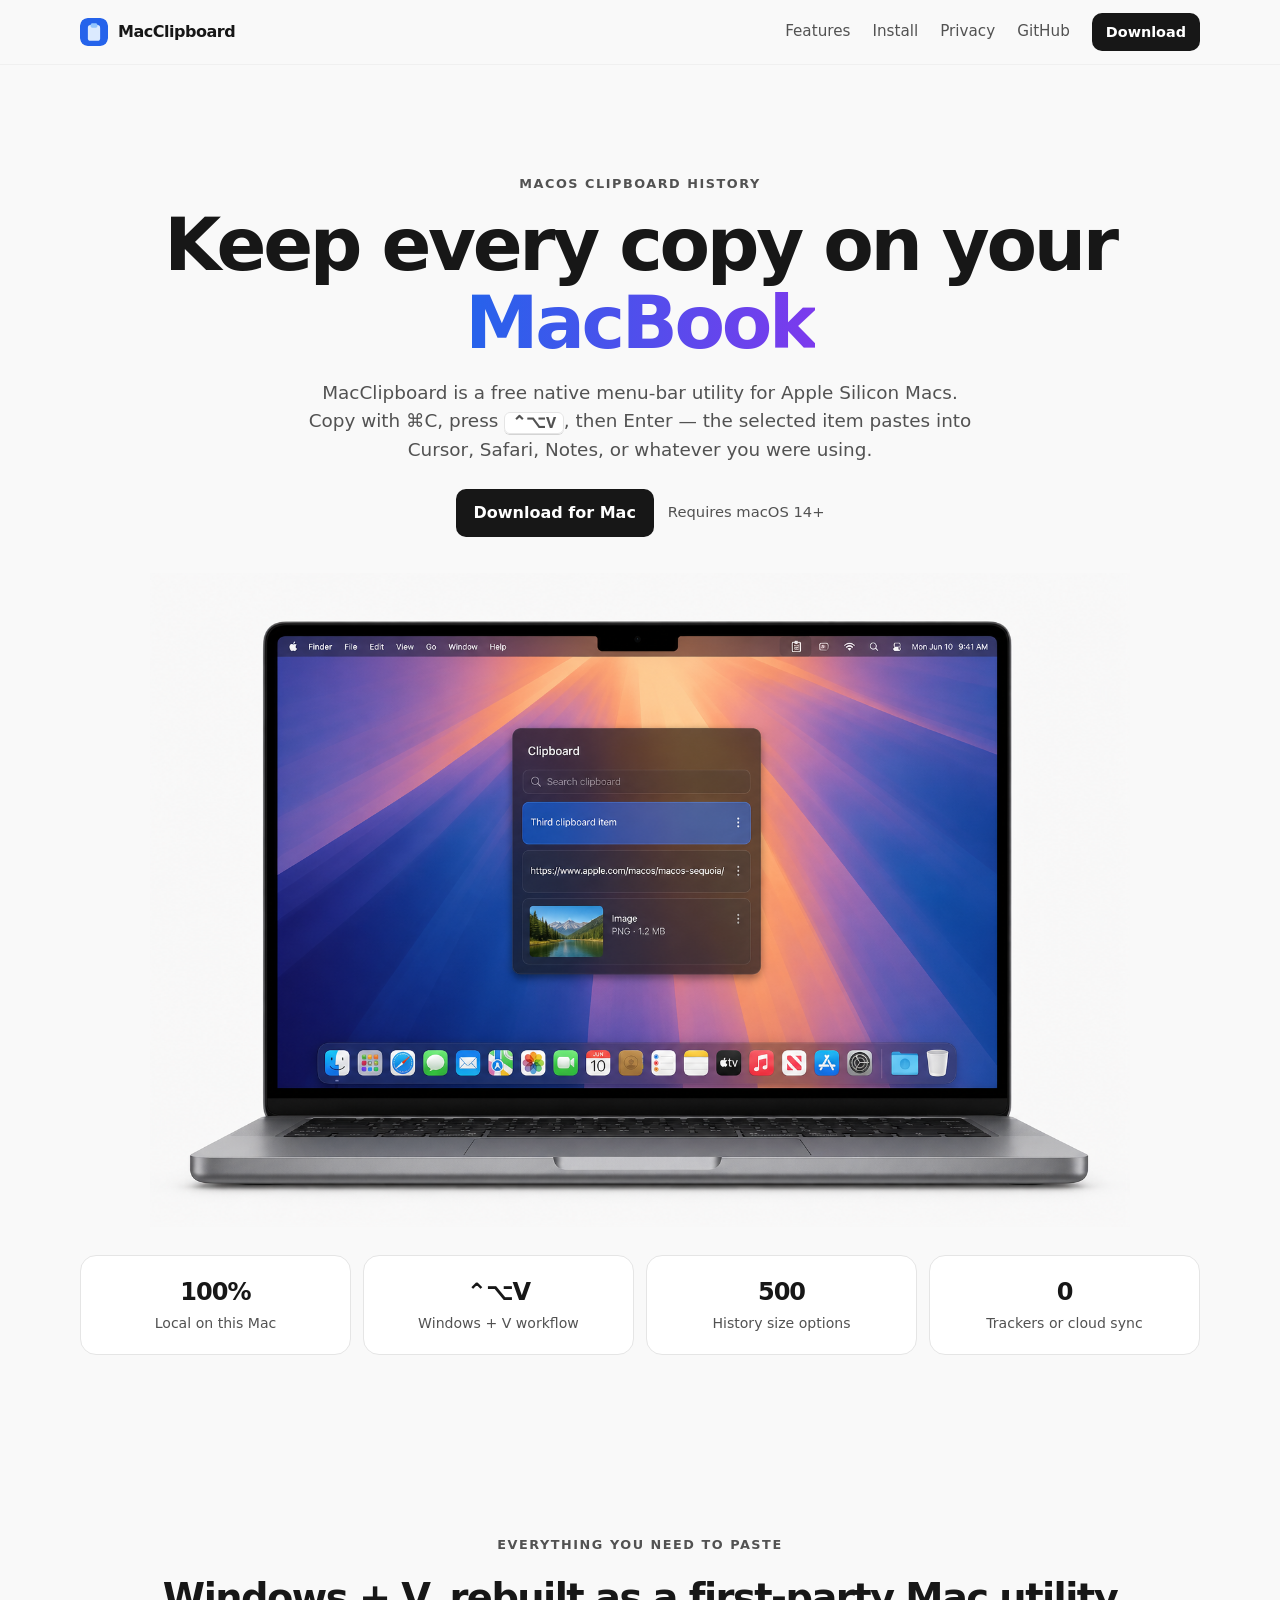
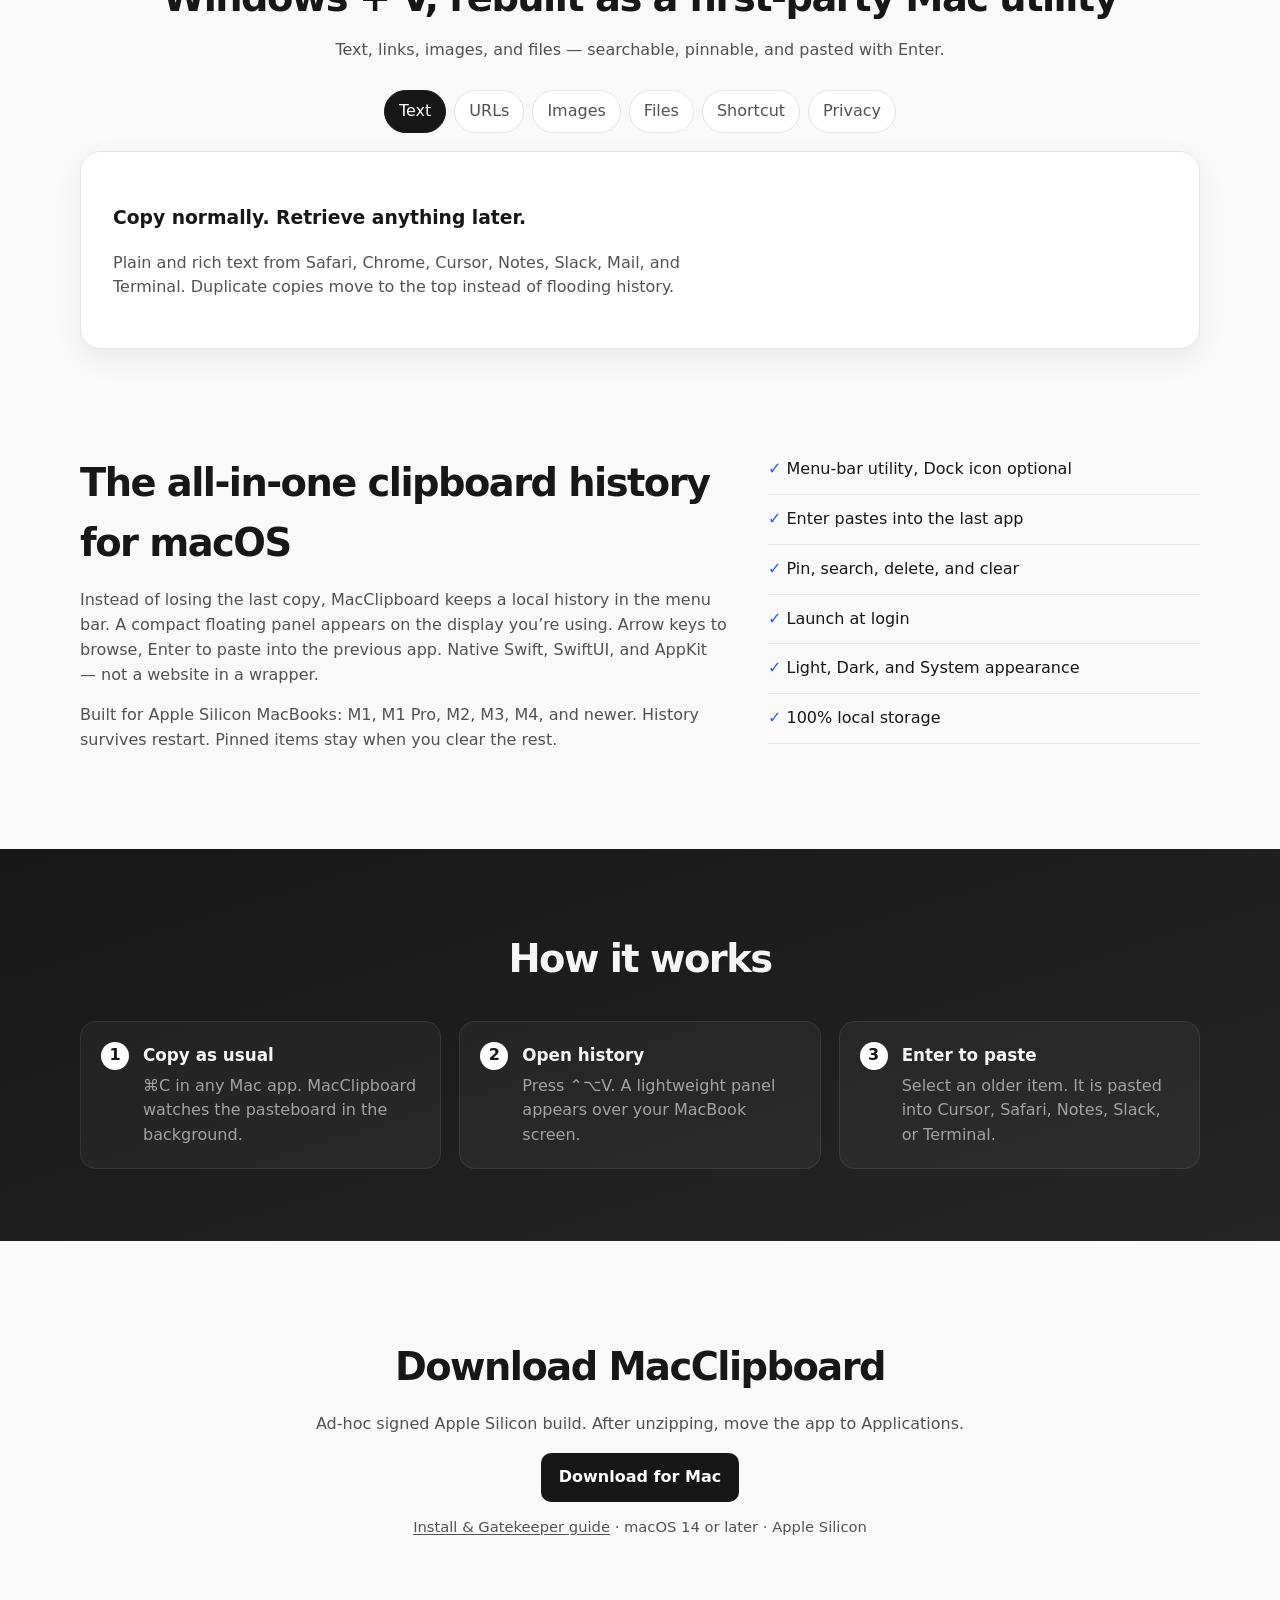
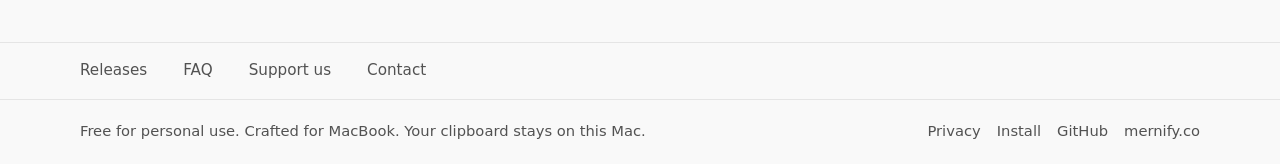
==== website/index.html @ 472b04c1 "Add the public MacClipboard marketing site for macclipboard.mernify.co. Co-authored-by: Cursor <curs" ====
<!DOCTYPE html>
<html lang="en">
<head>
  <meta charset="utf-8">
  <meta name="viewport" content="width=device-width, initial-scale=1">
  <title>MacClipboard — Free macOS Clipboard History</title>
  <meta name="description" content="MacClipboard is a native Apple Silicon menu-bar clipboard history app. Copy with ⌘C, press ⌃⌥V, then paste any previous item into the app you were using.">
  <link rel="canonical" href="https://macclipboard.mernify.co/">
  <link rel="icon" href="./favicon.svg" type="image/svg+xml">
  <meta property="og:title" content="MacClipboard — Windows-style clipboard history for Mac">
  <meta property="og:description" content="Copy normally. Open history with ⌃⌥V. Enter to paste. 100% local on your Mac.">
  <meta property="og:url" content="https://macclipboard.mernify.co/">
  <meta property="og:type" content="website">
  <meta property="og:image" content="https://macclipboard.mernify.co/images/macbook-hero.png">
  <meta name="theme-color" content="#F9F9F9">
  <link rel="stylesheet" href="./styles.css">
</head>
<body>
  <header class="site-header">
    <div class="wrap header-inner">
      <a class="brand" href="./">
        <img class="mark" src="./favicon.svg" alt="" width="28" height="28">
        MacClipboard
      </a>
      <nav class="desktop-nav">
        <a href="#features">Features</a>
        <a href="./install.html">Install</a>
        <a href="./privacy.html">Privacy</a>
        <a href="https://github.com/ataarehman/Macclipboard">GitHub</a>
        <a class="btn btn-dark btn-sm" href="./downloads/MacClipboard.zip">Download</a>
      </nav>
    </div>
  </header>

  <main>
    <section class="hero wrap">
      <p class="kicker">macOS clipboard history</p>
      <h1>Keep every copy on your<br><span class="gradient">MacBook</span></h1>
      <p class="lead">
        MacClipboard is a free native menu-bar utility for Apple Silicon Macs.
        Copy with ⌘C, press <span class="kbd">⌃⌥V</span>, then Enter — the selected item
        pastes into Cursor, Safari, Notes, or whatever you were using.
      </p>
      <div class="hero-cta">
        <a class="btn btn-dark" href="./downloads/MacClipboard.zip">Download for Mac</a>
        <span class="req">Requires macOS 14+</span>
      </div>

      <figure class="macbook">
        <img
          src="./images/macbook-hero.png"
          alt="MacClipboard clipboard history on a MacBook Pro, with a floating panel of copied text, links, and images."
          width="1600"
          height="900"
        >
      </figure>

      <div class="stats-row">
        <div><strong>100%</strong><span>Local on this Mac</span></div>
        <div><strong>⌃⌥V</strong><span>Windows + V workflow</span></div>
        <div><strong>500</strong><span>History size options</span></div>
        <div><strong>0</strong><span>Trackers or cloud sync</span></div>
      </div>
    </section>

    <section id="features" class="features wrap">
      <p class="kicker">Everything you need to paste</p>
      <h2>Windows + V, rebuilt as a first-party Mac utility</h2>
      <p class="sub">Text, links, images, and files — searchable, pinnable, and pasted with Enter.</p>

      <div class="pills" role="tablist">
        <button type="button" class="pill is-on" data-tab="text">Text</button>
        <button type="button" class="pill" data-tab="urls">URLs</button>
        <button type="button" class="pill" data-tab="images">Images</button>
        <button type="button" class="pill" data-tab="files">Files</button>
        <button type="button" class="pill" data-tab="keys">Shortcut</button>
        <button type="button" class="pill" data-tab="privacy">Privacy</button>
      </div>

      <div class="feature-card">
        <article class="pane is-on" id="pane-text">
          <h3>Copy normally. Retrieve anything later.</h3>
          <p>Plain and rich text from Safari, Chrome, Cursor, Notes, Slack, Mail, and Terminal. Duplicate copies move to the top instead of flooding history.</p>
        </article>
        <article class="pane" id="pane-urls">
          <h3>Links stay recognizable</h3>
          <p>Copied URLs show domain and path. Search matches the full address so you can find that one deployment URL instantly.</p>
        </article>
        <article class="pane" id="pane-images">
          <h3>Screenshots with thumbnails</h3>
          <p>Images from screenshots, browsers, and design apps appear with a preview. Select and press Enter to paste the original back.</p>
        </article>
        <article class="pane" id="pane-files">
          <h3>Finder copies, with name and icon</h3>
          <p>When the pasteboard exposes file URLs, MacClipboard keeps the filename, icon, and path. Missing files are marked unavailable.</p>
        </article>
        <article class="pane" id="pane-keys">
          <h3>Your own global shortcut</h3>
          <p>Default is Control-Option-V. Record ⌥V, ⌘⇧V, or any sensible combination. Common conflicts such as ⌘C and ⌘F warn you, then let you use them anyway.</p>
        </article>
        <article class="pane" id="pane-privacy">
          <h3>Your clipboard never leaves this Mac</h3>
          <p>No accounts, no cloud, no analytics. Exclude password managers, pause monitoring, and clear history. Transient and concealed pasteboard markers are skipped.</p>
        </article>
      </div>
    </section>

    <section class="split wrap">
      <div>
        <h2>The all-in-one clipboard history for macOS</h2>
        <p>
          Instead of losing the last copy, MacClipboard keeps a local history in the menu bar.
          A compact floating panel appears on the display you’re using. Arrow keys to browse,
          Enter to paste into the previous app. Native Swift, SwiftUI, and AppKit — not a website in a wrapper.
        </p>
        <p>
          Built for Apple Silicon MacBooks: M1, M1 Pro, M2, M3, M4, and newer. History survives restart.
          Pinned items stay when you clear the rest.
        </p>
      </div>
      <ul class="checklist">
        <li>Menu-bar utility, Dock icon optional</li>
        <li>Enter pastes into the last app</li>
        <li>Pin, search, delete, and clear</li>
        <li>Launch at login</li>
        <li>Light, Dark, and System appearance</li>
        <li>100% local storage</li>
      </ul>
    </section>

    <section class="dark-band">
      <div class="wrap">
        <h2>How it works</h2>
        <ol class="steps">
          <li><span>1</span><div><h3>Copy as usual</h3><p>⌘C in any Mac app. MacClipboard watches the pasteboard in the background.</p></div></li>
          <li><span>2</span><div><h3>Open history</h3><p>Press ⌃⌥V. A lightweight panel appears over your MacBook screen.</p></div></li>
          <li><span>3</span><div><h3>Enter to paste</h3><p>Select an older item. It is pasted into Cursor, Safari, Notes, Slack, or Terminal.</p></div></li>
        </ol>
      </div>
    </section>

    <section class="download wrap">
      <h2>Download MacClipboard</h2>
      <p>Ad-hoc signed Apple Silicon build. After unzipping, move the app to Applications.</p>
      <a class="btn btn-dark" href="./downloads/MacClipboard.zip">Download for Mac</a>
      <p class="fine"><a href="./install.html">Install &amp; Gatekeeper guide</a> · macOS 14 or later · Apple Silicon</p>
    </section>
  </main>

  <nav class="support-nav" aria-label="Support">
    <div class="wrap support-nav-inner">
      <a href="./releases.html">Releases</a>
      <a href="./faq.html">FAQ</a>
      <a href="./support.html">Support us</a>
      <a href="./contact.html">Contact</a>
    </div>
  </nav>

  <footer class="site-footer">
    <div class="wrap footer-inner">
      <p>Free for personal use. Crafted for MacBook. Your clipboard stays on this Mac.</p>
      <p>
        <a href="./privacy.html">Privacy</a>
        <a href="./install.html">Install</a>
        <a href="https://github.com/ataarehman/Macclipboard">GitHub</a>
        <a href="https://mernify.co">mernify.co</a>
      </p>
    </div>
  </footer>
  <script src="./app.js"></script>
</body>
</html>
---- website/styles.css ----
:root {
  --bg: #f9f9f9;
  --ink: #171717;
  --mute: #525252;
  --line: #e5e5e5;
  --white: #fff;
  --blue: #2563eb;
  --violet: #7c3aed;
  --wrap: 1120px;
  font-family: ui-sans-serif, system-ui, -apple-system, BlinkMacSystemFont, "Segoe UI", sans-serif;
}

* { box-sizing: border-box; }
html { scroll-behavior: smooth; }
body {
  margin: 0;
  background: var(--bg);
  color: var(--ink);
  line-height: 1.55;
}
a { color: inherit; text-decoration: none; }
.wrap { width: min(var(--wrap), calc(100% - 40px)); margin-inline: auto; }

.site-header {
  position: sticky;
  top: 0;
  z-index: 20;
  background: rgba(249, 249, 249, 0.8);
  backdrop-filter: blur(24px);
  border-bottom: 1px solid rgba(229, 229, 229, 0.5);
}
.header-inner, .footer-inner {
  display: flex;
  align-items: center;
  justify-content: space-between;
  min-height: 64px;
  gap: 16px;
}
.brand {
  display: flex;
  align-items: center;
  gap: 10px;
  font-weight: 700;
  letter-spacing: -0.03em;
}
.mark {
  width: 28px;
  height: 28px;
  border-radius: 8px;
  display: block;
}
button { font: inherit; }
.desktop-nav { display: flex; align-items: center; gap: 22px; font-size: 0.95rem; color: var(--mute); }
.desktop-nav a:hover { color: var(--ink); }

.btn {
  display: inline-flex;
  align-items: center;
  justify-content: center;
  border-radius: 10px;
  padding: 12px 18px;
  font-weight: 600;
  transition: transform 0.15s ease, background 0.15s ease;
}
.btn:hover { transform: translateY(-1px); }
.btn-dark { background: var(--ink); color: #fff; }
.btn-dark:hover { background: #262626; color: #fff; }
.btn-sm { padding: 8px 14px; font-size: 0.9rem; }

.hero { text-align: center; padding: 96px 0 40px; }
.kicker {
  color: var(--mute);
  font-size: 0.8rem;
  font-weight: 600;
  letter-spacing: 0.12em;
  text-transform: uppercase;
}
h1 {
  font-size: clamp(2.6rem, 7vw, 4.6rem);
  line-height: 1.05;
  letter-spacing: -0.045em;
  font-weight: 700;
  margin: 12px 0 18px;
}
.gradient {
  background: linear-gradient(90deg, var(--blue), var(--violet));
  -webkit-background-clip: text;
  background-clip: text;
  color: transparent;
}
.lead {
  max-width: 42rem;
  margin: 0 auto 24px;
  color: var(--mute);
  font-size: 1.15rem;
}
.kbd {
  font: 600 0.92em ui-monospace, SFMono-Regular, Menlo, monospace;
  background: #fff;
  border: 1px solid var(--line);
  border-radius: 6px;
  padding: 0.05em 0.4em;
  box-shadow: 0 1px 0 #d4d4d4;
}
.hero-cta { display: flex; gap: 14px; justify-content: center; align-items: center; flex-wrap: wrap; }
.req { color: var(--mute); font-size: 0.92rem; }

.stats-row {
  display: grid;
  grid-template-columns: repeat(4, 1fr);
  gap: 12px;
  margin: 8px 0 56px;
}
.stats-row div {
  background: #fff;
  border: 1px solid var(--line);
  border-radius: 16px;
  padding: 18px 12px;
}
.stats-row strong { display: block; font-size: 1.5rem; letter-spacing: -0.04em; }
.stats-row span { color: var(--mute); font-size: 0.88rem; }

.macbook {
  margin: 36px auto 28px;
  max-width: 980px;
}
.macbook img {
  display: block;
  width: 100%;
  height: auto;
}

.features { padding: 72px 0; text-align: center; }
h2 { font-size: clamp(1.8rem, 3vw, 2.4rem); letter-spacing: -0.04em; margin: 8px 0 10px; }
.sub { color: var(--mute); max-width: 40rem; margin: 0 auto 28px; }
.pills { display: flex; flex-wrap: wrap; gap: 8px; justify-content: center; margin-bottom: 18px; }
.pill {
  background: #fff;
  border: 1px solid var(--line);
  border-radius: 999px;
  padding: 8px 14px;
  color: var(--mute);
  cursor: pointer;
}
.pill.is-on { background: var(--ink); color: #fff; border-color: var(--ink); }
.feature-card {
  background: #fff;
  border: 1px solid var(--line);
  border-radius: 20px;
  padding: 32px;
  text-align: left;
  box-shadow: 0 10px 30px rgba(23, 23, 23, 0.06);
}
.pane { display: none; }
.pane.is-on { display: block; }
.pane p { color: var(--mute); max-width: 60ch; }

.split {
  display: grid;
  grid-template-columns: 1.2fr 0.8fr;
  gap: 40px;
  align-items: start;
  padding: 24px 0 80px;
}
.split p { color: var(--mute); }
.checklist { list-style: none; padding: 0; margin: 0; }
.checklist li {
  padding: 12px 0;
  border-bottom: 1px solid var(--line);
  font-weight: 500;
}
.checklist li:before { content: "✓  "; color: var(--blue); }

.dark-band {
  background: linear-gradient(to bottom right, #171717, #262626);
  color: #f5f5f5;
  padding: 72px 0;
}
.dark-band h2 { text-align: center; }
.steps {
  list-style: none;
  padding: 0;
  display: grid;
  grid-template-columns: repeat(3, 1fr);
  gap: 18px;
  margin: 32px 0 0;
}
.steps li {
  background: rgba(255,255,255,0.04);
  border: 1px solid rgba(255,255,255,0.08);
  border-radius: 16px;
  padding: 20px;
  display: flex;
  gap: 14px;
}
.steps span {
  width: 28px;
  height: 28px;
  border-radius: 50%;
  background: #fff;
  color: #171717;
  display: grid;
  place-items: center;
  font-weight: 700;
  flex-shrink: 0;
}
.steps p { color: #a3a3a3; margin: 6px 0 0; }
.steps h3 { margin: 0; font-size: 1.05rem; }

.download { text-align: center; padding: 88px 0; }
.download p { color: var(--mute); }
.fine { margin-top: 14px; font-size: 0.92rem; }
.fine a { text-decoration: underline; text-underline-offset: 2px; }

.site-footer { border-top: 1px solid var(--line); color: var(--mute); font-size: 0.92rem; }
.site-footer p { display: flex; gap: 16px; flex-wrap: wrap; margin: 18px 0; }

.support-nav {
  border-top: 1px solid var(--line);
  background: var(--bg);
}
.support-nav-inner {
  display: flex;
  align-items: center;
  gap: 36px;
  min-height: 56px;
  color: var(--mute);
  font-size: 0.95rem;
}
.support-nav a:hover,
.support-nav a.is-current { color: var(--ink); }

.card-grid {
  display: grid;
  grid-template-columns: repeat(2, 1fr);
  gap: 16px;
  margin: 28px 0;
}
.card {
  background: #fff;
  border: 1px solid var(--line);
  border-radius: 16px;
  padding: 24px;
}
.card h3 { margin: 0 0 8px; font-size: 1.1rem; }
.card p { margin: 0 0 16px; }

.pay-card {
  background: #fff;
  border: 1px solid var(--line);
  border-radius: 20px;
  padding: 28px;
  margin: 28px 0 8px;
  box-shadow: 0 10px 30px rgba(23, 23, 23, 0.06);
}
.pay-card h2 { margin: 4px 0 10px; }
.pay-amount {
  display: inline-block;
  background: var(--ink);
  color: #fff;
  border-radius: 999px;
  padding: 8px 16px;
  font-weight: 700;
  letter-spacing: -0.03em;
  margin: 8px 0 18px;
}
.bank { margin: 0 0 20px; }
.bank div {
  display: grid;
  grid-template-columns: 10rem 1fr;
  gap: 12px;
  padding: 10px 0;
  border-bottom: 1px solid var(--line);
}
.bank dt { color: var(--mute); font-weight: 500; }
.bank dd {
  margin: 0;
  font-family: ui-monospace, SFMono-Regular, Menlo, monospace;
  font-size: 0.95rem;
  color: var(--ink);
  overflow-wrap: anywhere;
}
.copy-status { margin: 12px 0 0; color: var(--blue); }

.page-support {
  --bg: #0b0b0c;
  --ink: #f5f5f5;
  --mute: #a3a3a3;
  --line: #262626;
  background: #0b0b0c;
  color: #f5f5f5;
}
.page-support .site-header {
  background: rgba(11, 11, 12, 0.86);
  border-bottom-color: #262626;
}
.page-support .btn-dark {
  background: #fff;
  color: #171717;
}
.page-support .btn-dark:hover { background: #e5e5e5; color: #171717; }
.give {
  max-width: 820px;
  padding: 72px 0 96px;
}
.give h1 {
  font-size: clamp(2.2rem, 5vw, 3.2rem);
  margin: 0 0 12px;
}
.give-lead {
  color: var(--mute);
  max-width: 40rem;
  margin: 0 0 36px;
  font-size: 1.05rem;
}
.give-grid {
  display: grid;
  grid-template-columns: 1fr 1fr;
  gap: 16px;
}
.give-card {
  background: #171717;
  border-radius: 16px;
  padding: 24px;
  display: flex;
  flex-direction: column;
  min-height: 190px;
}
.give-card h2 {
  display: flex;
  align-items: center;
  gap: 10px;
  font-size: 1.15rem;
  margin: 0 0 10px;
  letter-spacing: -0.03em;
}
.give-icon { width: 22px; height: 22px; flex-shrink: 0; }
.give-card p {
  color: var(--mute);
  margin: 0 0 18px;
  flex: 1;
}
.give-link {
  color: #f5f5f5;
  font-weight: 600;
  background: none;
  border: 0;
  padding: 0;
  cursor: pointer;
  text-align: left;
  width: fit-content;
}
.give-link:hover { text-decoration: underline; text-underline-offset: 3px; }
.give-link-blue { color: #60a5fa; }
.give-link-orange { color: #fb7185; }
.give-bank {
  margin-top: 16px;
  min-height: 0;
}
.give-bank h2 { display: block; }
.page-support .bank dd { color: #f5f5f5; }
.page-support .copy-status { color: #86efac; }
.give-thanks {
  text-align: center;
  color: var(--mute);
  margin: 40px 0 0;
}

.release {
  background: #fff;
  border: 1px solid var(--line);
  border-radius: 16px;
  padding: 28px;
  margin: 24px 0 16px;
}
.release-top {
  display: flex;
  justify-content: space-between;
  gap: 12px;
  align-items: baseline;
  flex-wrap: wrap;
}
.release h2 { margin: 0; font-size: 1.35rem; }
.release time { color: var(--mute); font-size: 0.95rem; }
.release ul { color: var(--mute); padding-left: 1.1rem; }

.faq-item {
  background: #fff;
  border: 1px solid var(--line);
  border-radius: 14px;
  padding: 0 18px;
  margin-bottom: 10px;
}
.faq-item summary {
  cursor: pointer;
  font-weight: 600;
  padding: 16px 0;
  list-style: none;
}
.faq-item summary::-webkit-details-marker { display: none; }
.faq-item summary:after {
  content: "+";
  float: right;
  color: var(--mute);
  font-weight: 500;
}
.faq-item[open] summary:after { content: "–"; }
.faq-item p, .faq-item li { margin: 0 0 14px; }

.form { max-width: 36rem; }
.form label { display: block; font-weight: 600; margin: 16px 0 6px; }
.form input,
.form textarea {
  width: 100%;
  border: 1px solid var(--line);
  border-radius: 10px;
  padding: 12px 14px;
  background: #fff;
  font: inherit;
  color: var(--ink);
}
.form textarea { min-height: 140px; resize: vertical; }
.form .btn { margin-top: 18px; }

.legal { max-width: 720px; padding: 72px 0 96px; }
.legal p, .legal li { color: var(--mute); }
.legal a { text-decoration: underline; text-underline-offset: 2px; }
.legal .btn { text-decoration: none; }

@media (max-width: 860px) {
  .desktop-nav a:not(.btn) { display: none; }
  .stats-row, .steps, .split, .card-grid, .give-grid { grid-template-columns: 1fr; }
  .hero { padding-top: 56px; }
  .hero-cta { flex-direction: column; }
  .support-nav-inner { flex-wrap: wrap; gap: 8px 22px; min-height: 48px; padding: 12px 0; }
  .bank div { grid-template-columns: 1fr; gap: 4px; }
}

@media (prefers-reduced-motion: reduce) {
  html { scroll-behavior: auto; }
  .btn:hover { transform: none; }
}
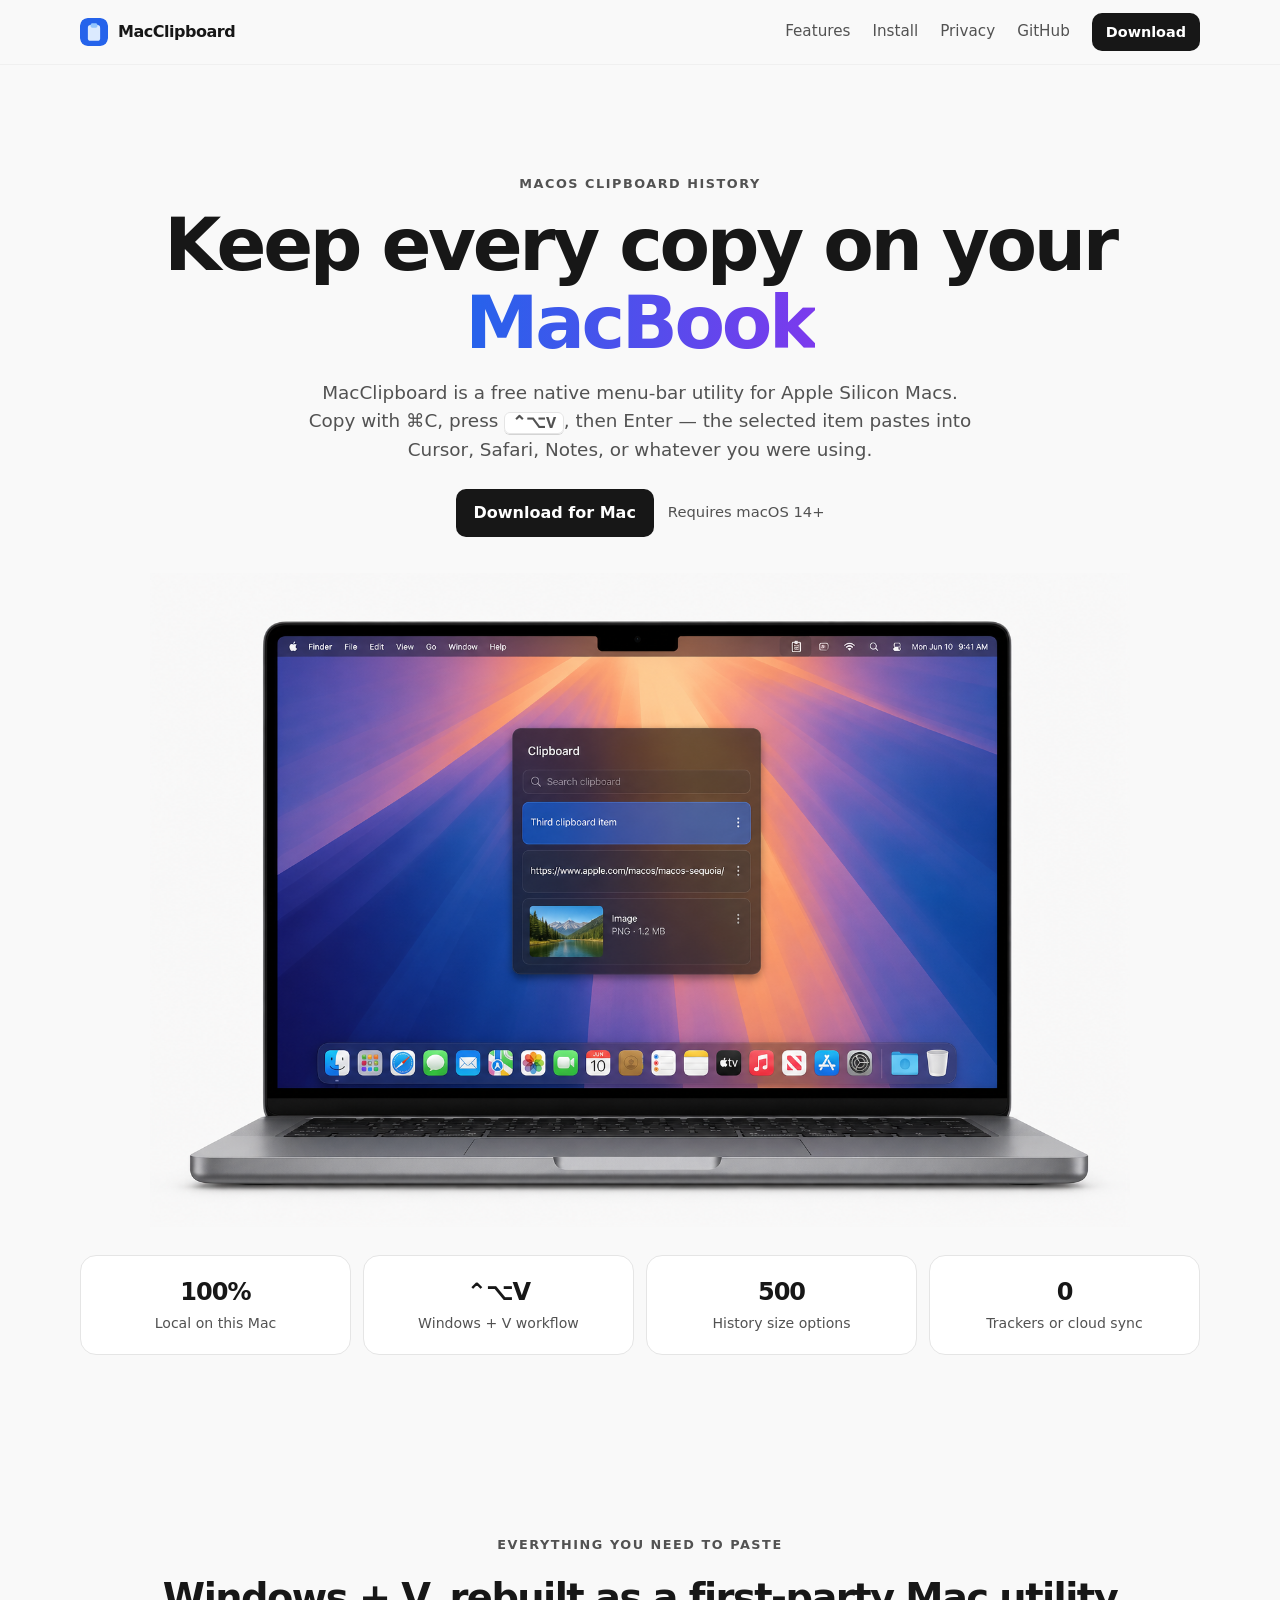
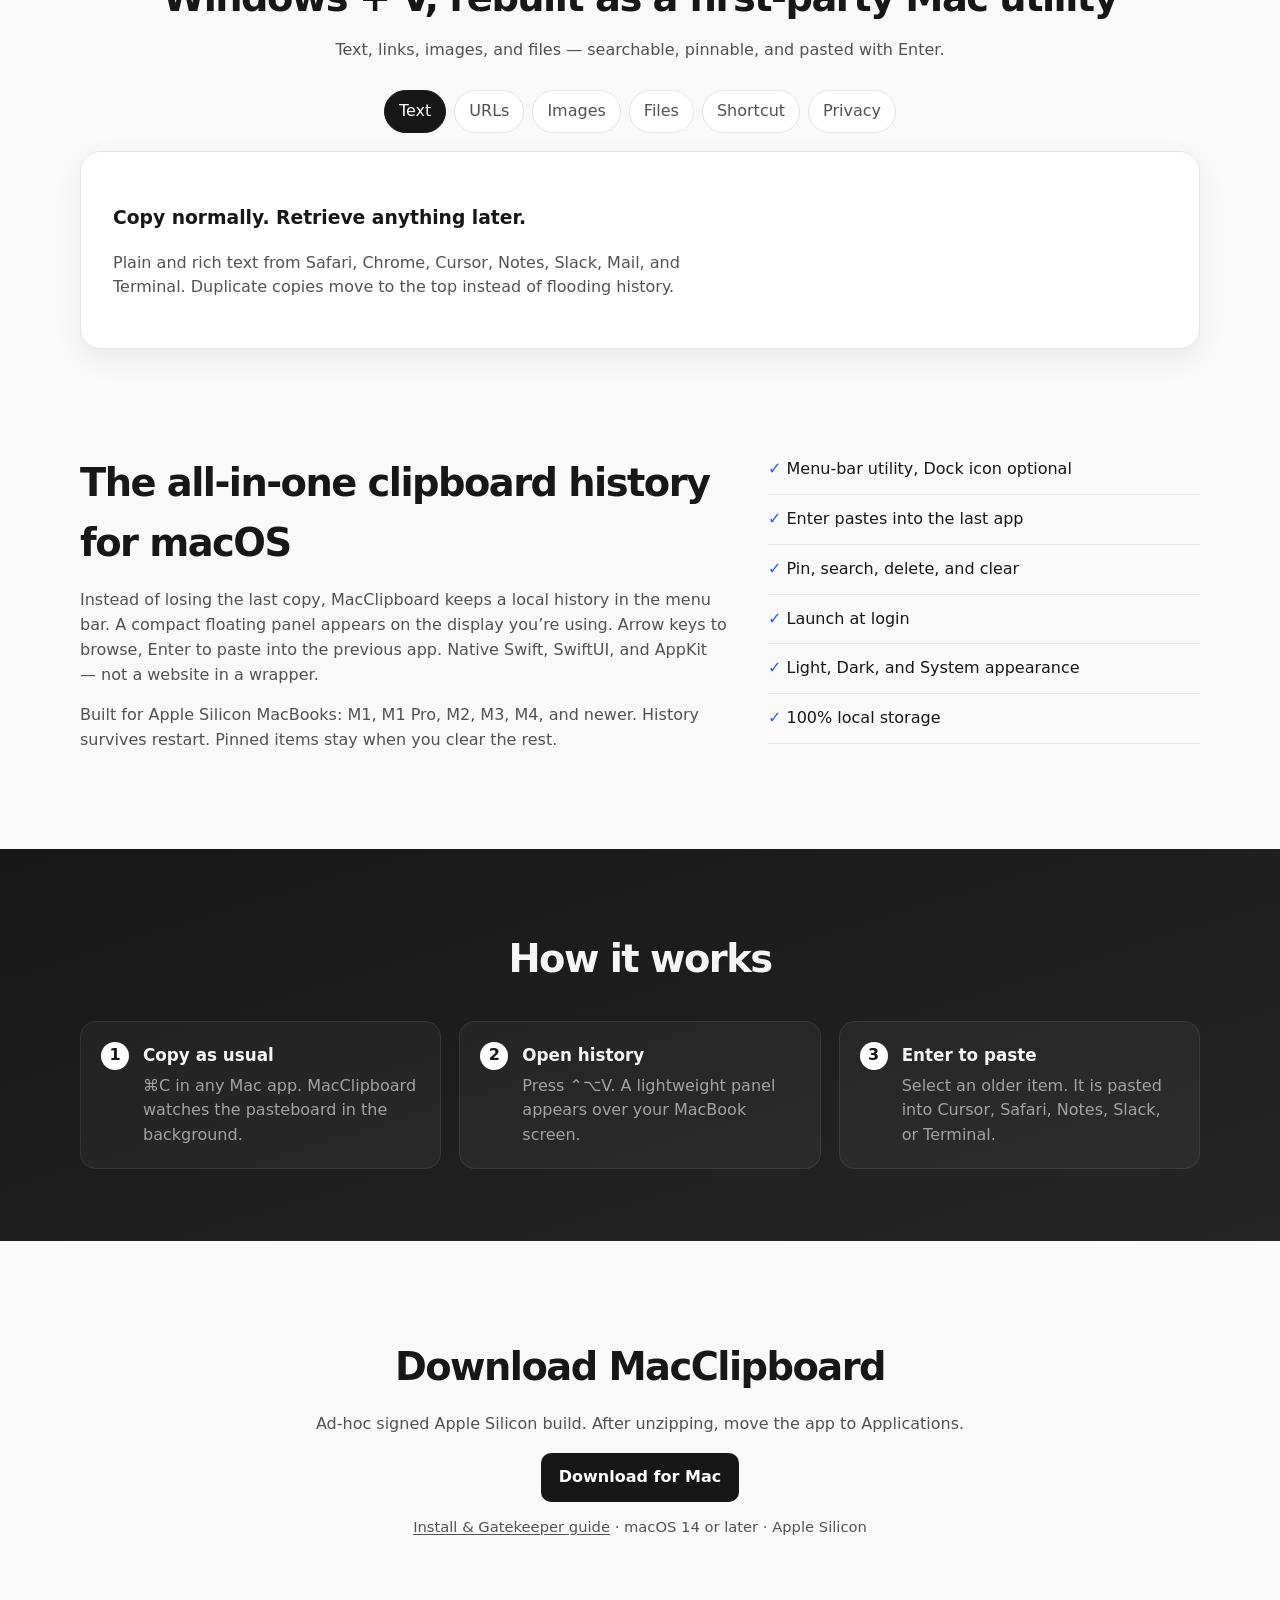
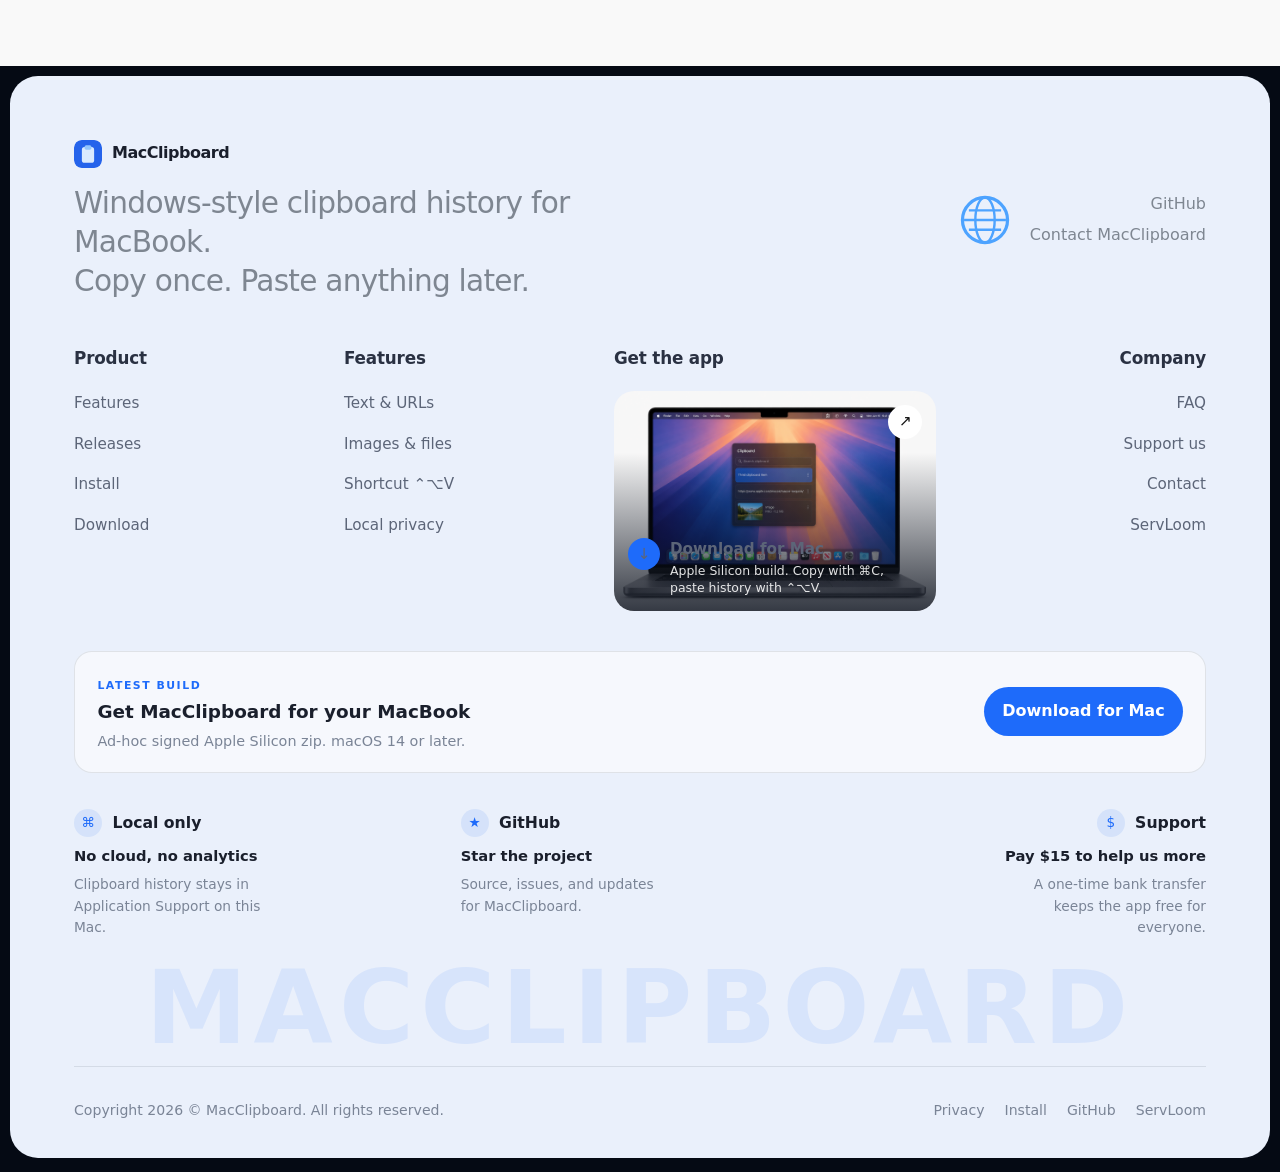
==== commit 89ea78ce: "Add a ServLoom-style marketing footer across the site. Co-authored-by: Cursor <cursoragent@cursor.co" ====
--- a/website/index.html
+++ b/website/index.html
@@ -147,26 +147,130 @@
     </section>
   </main>
 
-  <nav class="support-nav" aria-label="Support">
-    <div class="wrap support-nav-inner">
-      <a href="./releases.html">Releases</a>
-      <a href="./faq.html">FAQ</a>
-      <a href="./support.html">Support us</a>
-      <a href="./contact.html">Contact</a>
+  <footer class="ft">
+  <div class="ft-shell">
+    <div class="ft-inner">
+      <div class="ft-top">
+        <div>
+          <a class="brand" href="./">
+            <img class="mark" src="./favicon.svg" alt="" width="28" height="28">
+            MacClipboard
+          </a>
+          <p class="ft-slogan">Windows-style clipboard history for MacBook.<br>Copy once. Paste anything later.</p>
+        </div>
+        <div class="ft-contact">
+          <svg viewBox="0 0 72 72" width="58" height="58" fill="none" aria-hidden="true">
+            <defs>
+              <linearGradient id="mcGlobe" x1="12" y1="8" x2="60" y2="64">
+                <stop stop-color="#4da3ff"/>
+                <stop offset="1" stop-color="#1e6bfa"/>
+              </linearGradient>
+            </defs>
+            <circle cx="36" cy="36" r="28" stroke="url(#mcGlobe)" stroke-width="4"/>
+            <ellipse cx="36" cy="36" rx="12" ry="28" stroke="url(#mcGlobe)" stroke-width="3"/>
+            <path d="M10 36h52M16 24h40M16 48h40" stroke="url(#mcGlobe)" stroke-width="3"/>
+          </svg>
+          <div class="ft-contact-lines">
+            <a href="https://github.com/ataarehman/Macclipboard">GitHub</a>
+            <a href="./contact.html">Contact MacClipboard</a>
+          </div>
+        </div>
+      </div>
+
+      <div class="ft-nav">
+        <nav class="ft-col" aria-label="Product">
+          <h2>Product</h2>
+          <ul>
+            <li><a href="./index.html#features">Features</a></li>
+            <li><a href="./releases.html">Releases</a></li>
+            <li><a href="./install.html">Install</a></li>
+            <li><a href="./downloads/MacClipboard.zip">Download</a></li>
+          </ul>
+        </nav>
+        <nav class="ft-col" aria-label="App features">
+          <h2>Features</h2>
+          <ul>
+            <li><a href="./index.html#features">Text &amp; URLs</a></li>
+            <li><a href="./index.html#features">Images &amp; files</a></li>
+            <li><a href="./faq.html">Shortcut ⌃⌥V</a></li>
+            <li><a href="./privacy.html">Local privacy</a></li>
+          </ul>
+        </nav>
+        <div class="ft-col ft-col--card">
+          <h2>Get the app</h2>
+          <a class="ft-feature" href="./downloads/MacClipboard.zip">
+            <img src="./images/macbook-hero.png" alt="" width="640" height="360">
+            <span class="ft-feature-arrow" aria-hidden="true">↗</span>
+            <span class="ft-feature-body">
+              <span class="ft-feature-icon" aria-hidden="true">↓</span>
+              <span>
+                <span class="ft-feature-title">Download for Mac</span>
+                <span class="ft-feature-desc">Apple Silicon build. Copy with ⌘C, paste history with ⌃⌥V.</span>
+              </span>
+            </span>
+          </a>
+        </div>
+        <nav class="ft-col" aria-label="Company">
+          <h2>Company</h2>
+          <ul>
+            <li><a href="./faq.html">FAQ</a></li>
+            <li><a href="./support.html">Support us</a></li>
+            <li><a href="./contact.html">Contact</a></li>
+            <li><a href="https://servloom.com">ServLoom</a></li>
+          </ul>
+        </nav>
+      </div>
+
+      <div class="ft-cta">
+        <div>
+          <span class="ft-cta-eyebrow">Latest build</span>
+          <h3>Get MacClipboard for your MacBook</h3>
+          <p>Ad-hoc signed Apple Silicon zip. macOS 14 or later.</p>
+        </div>
+        <a class="btn" href="./downloads/MacClipboard.zip">Download for Mac</a>
+      </div>
+
+      <div class="ft-spots">
+        <div class="ft-spot">
+          <div class="ft-spot-head">
+            <span class="ft-spot-icon">⌘</span>
+            <h3>Local only</h3>
+          </div>
+          <a href="./privacy.html">No cloud, no analytics</a>
+          <p>Clipboard history stays in Application Support on this Mac.</p>
+        </div>
+        <div class="ft-spot">
+          <div class="ft-spot-head">
+            <span class="ft-spot-icon">★</span>
+            <h3>GitHub</h3>
+          </div>
+          <a href="https://github.com/ataarehman/Macclipboard">Star the project</a>
+          <p>Source, issues, and updates for MacClipboard.</p>
+        </div>
+        <div class="ft-spot">
+          <div class="ft-spot-head">
+            <span class="ft-spot-icon">$</span>
+            <h3>Support</h3>
+          </div>
+          <a href="./support.html">Pay $15 to help us more</a>
+          <p>A one-time bank transfer keeps the app free for everyone.</p>
+        </div>
+      </div>
+
+      <div class="ft-mark" aria-hidden="true">MACCLIPBOARD</div>
+
+      <div class="ft-bar">
+        <p>Copyright 2026 © MacClipboard. All rights reserved.</p>
+        <nav class="ft-legal" aria-label="Legal">
+          <a href="./privacy.html">Privacy</a>
+          <a href="./install.html">Install</a>
+          <a href="https://github.com/ataarehman/Macclipboard">GitHub</a>
+          <a href="https://servloom.com">ServLoom</a>
+        </nav>
+      </div>
     </div>
-  </nav>
-
-  <footer class="site-footer">
-    <div class="wrap footer-inner">
-      <p>Free for personal use. Crafted for MacBook. Your clipboard stays on this Mac.</p>
-      <p>
-        <a href="./privacy.html">Privacy</a>
-        <a href="./install.html">Install</a>
-        <a href="https://github.com/ataarehman/Macclipboard">GitHub</a>
-        <a href="https://mernify.co">mernify.co</a>
-      </p>
-    </div>
-  </footer>
+  </div>
+</footer>
   <script src="./app.js"></script>
 </body>
 </html>
--- a/website/styles.css
+++ b/website/styles.css
@@ -212,8 +212,239 @@
 .fine { margin-top: 14px; font-size: 0.92rem; }
 .fine a { text-decoration: underline; text-underline-offset: 2px; }
 
-.site-footer { border-top: 1px solid var(--line); color: var(--mute); font-size: 0.92rem; }
-.site-footer p { display: flex; gap: 16px; flex-wrap: wrap; margin: 18px 0; }
+.ft {
+  --ft-dark: #050a14;
+  --ft-bg: #eaf0fb;
+  --ft-ink: #1a1f2c;
+  --ft-muted: #7a8496;
+  --ft-link: #5c6578;
+  --ft-line: rgb(26 31 44 / 0.1);
+  --ft-blue: #1e6bfa;
+  background: var(--ft-dark);
+  color: var(--ft-ink);
+  padding: 10px 10px 14px;
+  margin-top: 24px;
+}
+.ft-shell {
+  background: var(--ft-bg);
+  border-radius: 28px;
+  overflow: hidden;
+  max-width: 1280px;
+  margin: 0 auto;
+}
+.ft-inner {
+  padding: clamp(2.5rem, 5vw, 4.2rem) clamp(1.4rem, 5vw, 4.5rem) 1.4rem;
+}
+.ft-top {
+  display: flex;
+  flex-wrap: wrap;
+  justify-content: space-between;
+  align-items: center;
+  gap: 1.75rem;
+  margin-bottom: 2.75rem;
+}
+.ft-slogan {
+  margin: 1rem 0 0;
+  max-width: 28ch;
+  font-size: clamp(1.35rem, 2.4vw, 1.85rem);
+  font-weight: 500;
+  line-height: 1.32;
+  letter-spacing: -0.025em;
+  color: #7e8691;
+}
+.ft-contact {
+  display: flex;
+  align-items: center;
+  gap: 1rem;
+  margin-left: auto;
+}
+.ft-contact svg { display: block; }
+.ft-contact-lines {
+  display: flex;
+  flex-direction: column;
+  gap: 0.4rem;
+  text-align: right;
+}
+.ft-contact-lines a {
+  color: #7e8691;
+  font-weight: 500;
+}
+.ft-contact-lines a:hover { color: var(--ft-blue); }
+.ft-nav {
+  display: grid;
+  grid-template-columns: 1fr 1fr;
+  gap: 2rem 1.5rem;
+  margin-bottom: 2.5rem;
+}
+.ft-col h2 {
+  margin: 0 0 1.25rem;
+  font-size: 1.05rem;
+  font-weight: 700;
+  color: #2a3142;
+  letter-spacing: -0.01em;
+}
+.ft-col ul {
+  margin: 0;
+  padding: 0;
+  list-style: none;
+  display: grid;
+  gap: 1rem;
+}
+.ft-col a {
+  color: var(--ft-link);
+  font-size: 0.95rem;
+}
+.ft-col a:hover { color: var(--ft-blue); }
+.ft-feature {
+  position: relative;
+  display: block;
+  overflow: hidden;
+  border-radius: 20px;
+  height: 220px;
+  color: #fff;
+}
+.ft-feature img {
+  position: absolute;
+  inset: 0;
+  width: 100%;
+  height: 100%;
+  object-fit: cover;
+  transition: transform 0.45s ease;
+}
+.ft-feature:hover img { transform: scale(1.06); }
+.ft-feature::after {
+  content: "";
+  position: absolute;
+  inset: 0;
+  background: linear-gradient(180deg, transparent 28%, rgb(10 16 28 / 0.82) 100%);
+}
+.ft-feature-arrow {
+  position: absolute;
+  top: 14px;
+  right: 14px;
+  z-index: 2;
+  width: 34px;
+  height: 34px;
+  border-radius: 999px;
+  display: grid;
+  place-items: center;
+  background: #fff;
+  color: #111;
+}
+.ft-feature-body {
+  position: absolute;
+  left: 14px;
+  right: 14px;
+  bottom: 14px;
+  z-index: 2;
+  display: flex;
+  gap: 10px;
+  align-items: flex-start;
+}
+.ft-feature-icon {
+  width: 32px;
+  height: 32px;
+  border-radius: 999px;
+  display: grid;
+  place-items: center;
+  background: var(--ft-blue);
+  flex-shrink: 0;
+}
+.ft-feature-title { display: block; font-weight: 700; }
+.ft-feature-desc { display: block; font-size: 0.78rem; line-height: 1.4; color: rgb(255 255 255 / 0.88); }
+.ft-cta {
+  display: grid;
+  gap: 1rem;
+  padding: 1.25rem 1.4rem;
+  margin-bottom: 2.25rem;
+  border-radius: 18px;
+  background: rgb(255 255 255 / 0.55);
+  border: 1px solid var(--ft-line);
+}
+.ft-cta-eyebrow {
+  display: inline-block;
+  margin-bottom: 0.2rem;
+  font-size: 0.68rem;
+  font-weight: 700;
+  letter-spacing: 0.14em;
+  text-transform: uppercase;
+  color: var(--ft-blue);
+}
+.ft-cta h3 {
+  margin: 0 0 0.2rem;
+  font-size: 1.15rem;
+  color: var(--ft-ink);
+}
+.ft-cta p { margin: 0; color: var(--ft-muted); font-size: 0.9rem; }
+.ft-spots {
+  display: grid;
+  grid-template-columns: 1fr;
+  gap: 1.75rem;
+  margin-bottom: 1.5rem;
+}
+.ft-spot-head {
+  display: flex;
+  align-items: center;
+  gap: 0.65rem;
+  margin-bottom: 0.45rem;
+}
+.ft-spot-icon {
+  width: 28px;
+  height: 28px;
+  border-radius: 999px;
+  display: grid;
+  place-items: center;
+  background: rgb(30 107 250 / 0.1);
+  color: var(--ft-blue);
+  font-size: 0.85rem;
+}
+.ft-spot h3 { margin: 0; font-size: 0.98rem; color: var(--ft-ink); }
+.ft-spot a {
+  display: inline-block;
+  margin: 0 0 0.4rem;
+  color: var(--ft-ink);
+  font-weight: 600;
+  font-size: 0.92rem;
+}
+.ft-spot a:hover { color: var(--ft-blue); }
+.ft-spot p { margin: 0; color: var(--ft-muted); font-size: 0.86rem; max-width: 24ch; }
+.ft-mark {
+  text-align: center;
+  font-weight: 800;
+  font-size: clamp(2.4rem, 10vw, 6.4rem);
+  line-height: 0.9;
+  letter-spacing: 0.06em;
+  color: rgb(30 107 250 / 0.09);
+  pointer-events: none;
+  user-select: none;
+  white-space: nowrap;
+  overflow: hidden;
+  margin: 0.4rem 0 0.7rem;
+}
+.ft-bar {
+  display: flex;
+  flex-wrap: wrap;
+  justify-content: space-between;
+  gap: 1rem;
+  align-items: center;
+  padding-top: 1.2rem;
+  border-top: 1px solid var(--ft-line);
+  color: var(--ft-muted);
+  font-size: 0.88rem;
+}
+.ft-legal { display: flex; flex-wrap: wrap; gap: 1rem 1.25rem; }
+.ft-legal a { color: var(--ft-muted); }
+.ft-legal a:hover { color: var(--ft-blue); }
+.ft-col--card { grid-column: 1 / -1; }
+.ft .brand { color: var(--ft-ink); }
+.page-support .ft { margin-top: 0; }
+.ft-cta .btn {
+  background: var(--ft-blue);
+  color: #fff;
+  border-radius: 999px;
+  justify-self: end;
+}
+.ft-cta .btn:hover { background: #0b57e6; color: #fff; }
 
 .support-nav {
   border-top: 1px solid var(--line);
@@ -432,11 +663,38 @@
   .stats-row, .steps, .split, .card-grid, .give-grid { grid-template-columns: 1fr; }
   .hero { padding-top: 56px; }
   .hero-cta { flex-direction: column; }
-  .support-nav-inner { flex-wrap: wrap; gap: 8px 22px; min-height: 48px; padding: 12px 0; }
+  .footer-grid { grid-template-columns: 1fr 1fr; }
+  .footer-brand { grid-column: 1 / -1; }
+  .ft-nav { grid-template-columns: 1fr; }
+  .ft-cta { grid-template-columns: 1fr; }
+  .ft-spots { grid-template-columns: 1fr; }
   .bank div { grid-template-columns: 1fr; gap: 4px; }
+}
+
+@media (min-width: 900px) {
+  .ft-cta {
+    grid-template-columns: 1.1fr auto;
+    align-items: center;
+    gap: 2rem;
+  }
+  .ft-spots { grid-template-columns: repeat(3, minmax(0, 1fr)); }
+  .ft-spots .ft-spot:last-child { text-align: right; justify-self: end; }
+  .ft-spots .ft-spot:last-child .ft-spot-head { justify-content: flex-end; }
+}
+@media (min-width: 1100px) {
+  .ft-nav {
+    grid-template-columns: minmax(0, 1fr) minmax(0, 1fr) minmax(260px, 1.4fr) minmax(0, 1fr);
+    gap: 2.5rem;
+  }
+  .ft-col--card { grid-column: auto; }
+  .ft-nav > .ft-col:last-child {
+    justify-self: end;
+    text-align: right;
+  }
+  .ft-nav > .ft-col:last-child ul { justify-items: end; }
 }
 
 @media (prefers-reduced-motion: reduce) {
   html { scroll-behavior: auto; }
-  .btn:hover { transform: none; }
-}
+  .btn:hover, .ft-feature:hover img { transform: none; }
+}
